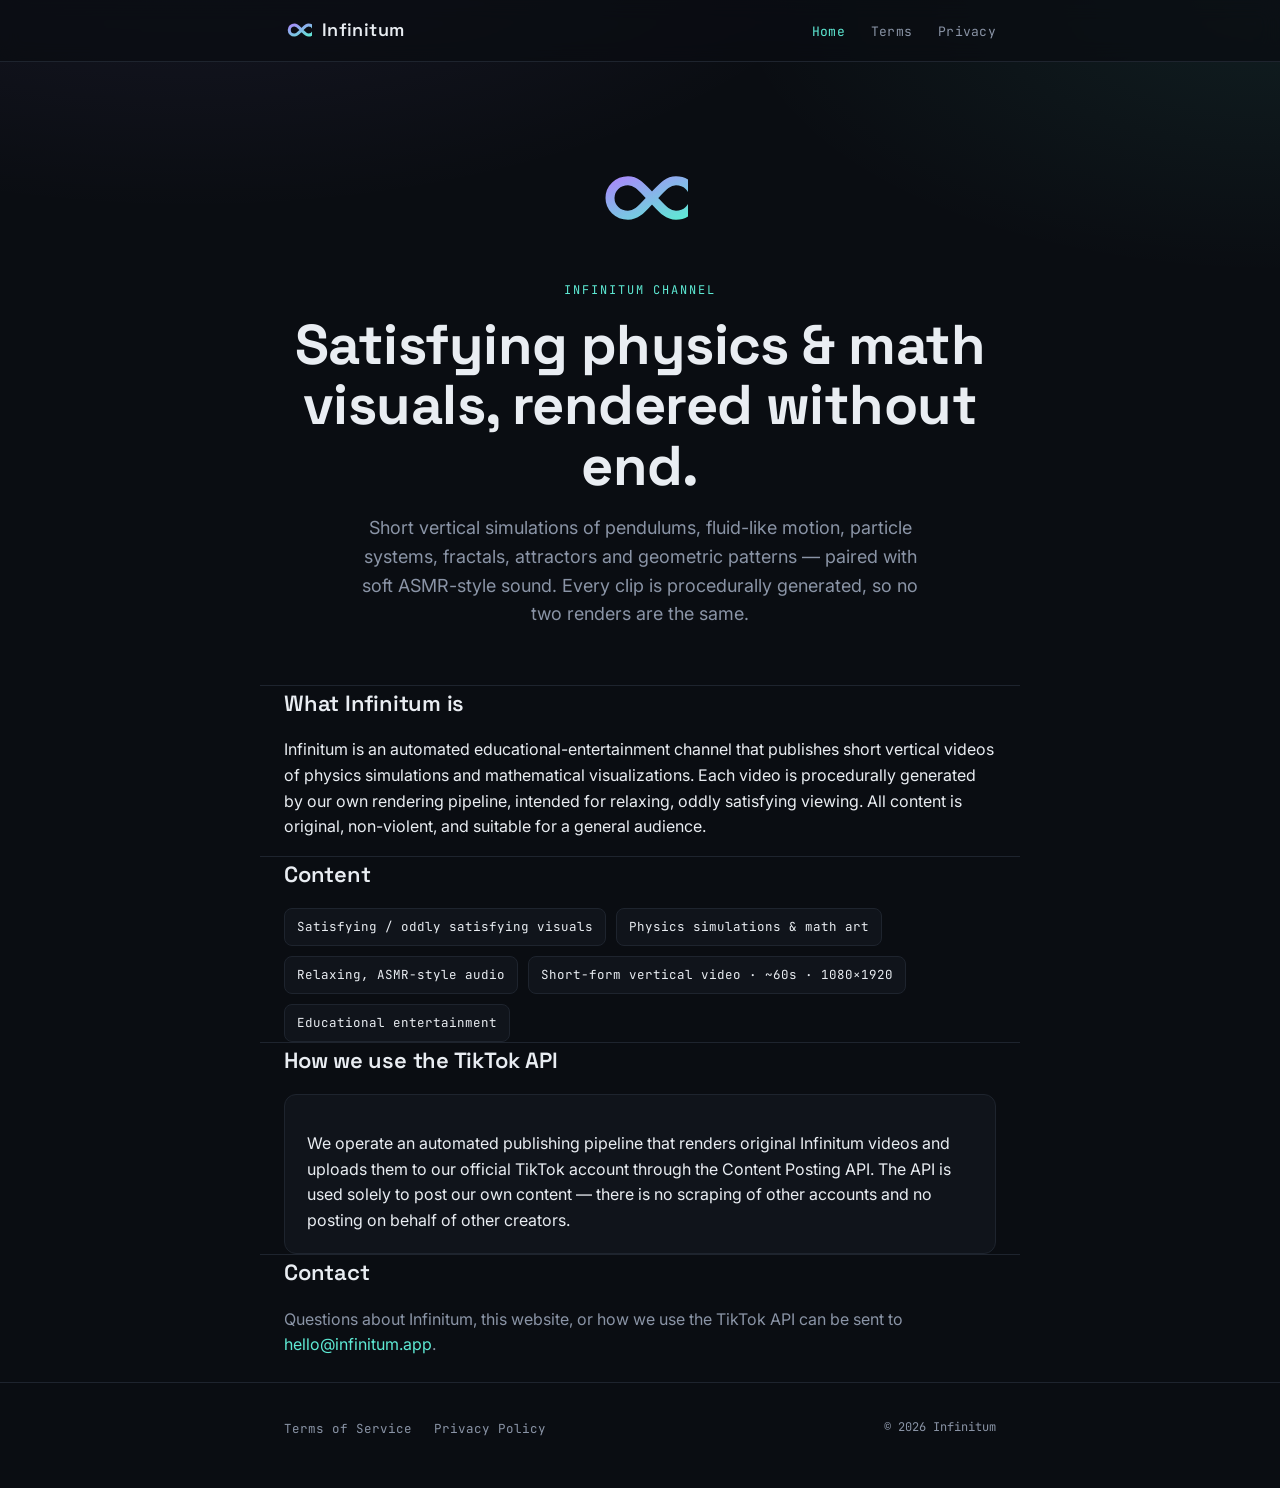
==== index.html @ a8cf8c0a "Add files via upload" ====
<!DOCTYPE html>
<html lang="en">
<head>
<meta charset="UTF-8">
<meta name="viewport" content="width=device-width, initial-scale=1.0">
<title>Infinitum</title>
<meta name="description" content="Infinitum — satisfying physics & math visuals with ASMR-style sound. Every render is unique.">
<link rel="icon" type="image/svg+xml" href="favicon.svg">
<link rel="stylesheet" href="style.css">
</head>
<body>

<header class="site">
  <div class="bar">
    <a class="brand" href="index.html">
      <svg class="mark" viewBox="0 0 64 64" aria-hidden="true">
        <defs><linearGradient id="infGrad" x1="0%" y1="0%" x2="100%" y2="100%">
          <stop offset="0%" stop-color="#A78BFA"/><stop offset="100%" stop-color="#5EEAD4"/>
        </linearGradient></defs>
        <path class="loop" d="M12 32c0-6.5 5.3-11.5 12-11.5s10.4 6 16 11.5c5.6 5.5 9.3 11.5 16 11.5s12-5 12-11.5-5.3-11.5-12-11.5-10.4 6-16 11.5C34.4 37.5 30.7 43.5 24 43.5S12 38.5 12 32z"/>
      </svg>
      Infinitum
    </a>
    <nav class="site">
      <a href="index.html" class="current">Home</a>
      <a href="terms.html">Terms</a>
      <a href="privacy.html">Privacy</a>
    </nav>
  </div>
</header>

<main>
  <section class="hero wrap">
    <svg class="mark-big" viewBox="0 0 64 64" aria-hidden="true">
      <defs><linearGradient id="infGradHero" x1="0%" y1="0%" x2="100%" y2="100%">
        <stop offset="0%" stop-color="#A78BFA"/><stop offset="100%" stop-color="#5EEAD4"/>
      </linearGradient></defs>
      <path fill="none" stroke="url(#infGradHero)" stroke-width="6" stroke-linecap="round"
        d="M12 32c0-6.5 5.3-11.5 12-11.5s10.4 6 16 11.5c5.6 5.5 9.3 11.5 16 11.5s12-5 12-11.5-5.3-11.5-12-11.5-10.4 6-16 11.5C34.4 37.5 30.7 43.5 24 43.5S12 38.5 12 32z"/>
    </svg>
    <p class="eyebrow">Infinitum Channel</p>
    <h1>Satisfying physics &amp; math visuals, rendered without end.</h1>
    <p class="lede">Short vertical simulations of pendulums, fluid-like motion, particle systems, fractals, attractors and geometric patterns — paired with soft ASMR-style sound. Every clip is procedurally generated, so no two renders are the same.</p>
  </section>

  <section class="wrap">
    <h2>What Infinitum is</h2>
    <p>Infinitum is an automated educational-entertainment channel that publishes short vertical videos of physics simulations and mathematical visualizations. Each video is procedurally generated by our own rendering pipeline, intended for relaxing, oddly satisfying viewing. All content is original, non-violent, and suitable for a general audience.</p>
  </section>

  <section class="wrap">
    <h2>Content</h2>
    <div class="grid-tags">
      <span class="tag">Satisfying / oddly satisfying visuals</span>
      <span class="tag">Physics simulations &amp; math art</span>
      <span class="tag">Relaxing, ASMR-style audio</span>
      <span class="tag">Short-form vertical video · ~60s · 1080×1920</span>
      <span class="tag">Educational entertainment</span>
    </div>
  </section>

  <section class="wrap">
    <h2>How we use the TikTok API</h2>
    <div class="callout">
      <p>We operate an automated publishing pipeline that renders original Infinitum videos and uploads them to our official TikTok account through the Content Posting API. The API is used solely to post our own content — there is no scraping of other accounts and no posting on behalf of other creators.</p>
    </div>
  </section>

  <section class="wrap">
    <h2>Contact</h2>
    <p class="muted">Questions about Infinitum, this website, or how we use the TikTok API can be sent to <a href="mailto:hello@infinitum.app">hello@infinitum.app</a>.</p>
  </section>
</main>

<footer class="site">
  <div class="bar">
    <div class="links">
      <a href="terms.html">Terms of Service</a>
      <a href="privacy.html">Privacy Policy</a>
    </div>
    <div class="copy">© 2026 Infinitum</div>
  </div>
</footer>

</body>
</html>
---- style.css ----
@import url('https://fonts.googleapis.com/css2?family=Space+Grotesk:wght@400;500;600;700&family=Inter:wght@400;500;600&family=JetBrains+Mono:wght@400;500&display=swap');

:root{
  --bg:#0A0D12;
  --panel:#10141B;
  --panel-2:#141A23;
  --line:#1E242E;
  --text:#E9EDF2;
  --muted:#8A94A6;
  --violet:#A78BFA;
  --cyan:#5EEAD4;
  --grad: linear-gradient(120deg, var(--violet), var(--cyan));
  --maxw: 760px;
}

*{box-sizing:border-box;}
html{scroll-behavior:smooth;}

body{
  margin:0;
  background:
    radial-gradient(1200px 600px at 15% -10%, rgba(167,139,250,0.10), transparent 60%),
    radial-gradient(1000px 500px at 100% 0%, rgba(94,234,212,0.08), transparent 55%),
    var(--bg);
  color:var(--text);
  font-family:'Inter', system-ui, sans-serif;
  line-height:1.6;
  -webkit-font-smoothing:antialiased;
}

@media (prefers-reduced-motion: reduce){
  *{animation-duration:0.001ms !important; animation-iteration-count:1 !important; transition-duration:0.001ms !important;}
}

a{color:var(--cyan); text-decoration:none;}
a:hover{text-decoration:underline;}
a:focus-visible, button:focus-visible{outline:2px solid var(--cyan); outline-offset:3px;}

.wrap{max-width:var(--maxw); margin:0 auto; padding:0 24px;}

/* Header */
header.site{
  border-bottom:1px solid var(--line);
  position:sticky; top:0; z-index:10;
  backdrop-filter:blur(10px);
  background:rgba(10,13,18,0.75);
}
header.site .bar{
  display:flex; align-items:center; justify-content:space-between;
  padding:16px 24px; max-width:var(--maxw); margin:0 auto;
}
.brand{display:flex; align-items:center; gap:10px; font-family:'Space Grotesk', sans-serif; font-weight:600; font-size:18px; letter-spacing:0.02em; color:var(--text);}
.brand:hover{text-decoration:none;}
.mark{width:28px; height:28px; display:block;}
nav.site a{
  color:var(--muted); font-family:'JetBrains Mono', monospace; font-size:13px;
  margin-left:22px; letter-spacing:0.02em;
}
nav.site a:hover{color:var(--text); text-decoration:none;}
nav.site a.current{color:var(--cyan);}

/* Hero */
.hero{padding:88px 0 56px; text-align:center;}
.hero .mark-big{width:96px; height:96px; margin:0 auto 28px;}
.eyebrow{
  font-family:'JetBrains Mono', monospace; font-size:12px; letter-spacing:0.16em;
  text-transform:uppercase; color:var(--cyan); margin:0 0 14px;
}
h1{
  font-family:'Space Grotesk', sans-serif; font-weight:700;
  font-size:clamp(36px, 6vw, 56px); line-height:1.08; margin:0 0 18px; letter-spacing:-0.01em;
}
.lede{color:var(--muted); font-size:18px; max-width:560px; margin:0 auto;}

/* Sections */
section{padding:48px 0;}
section + section{border-top:1px solid var(--line);}
h2{
  font-family:'Space Grotesk', sans-serif; font-size:22px; font-weight:600;
  margin:0 0 16px; letter-spacing:-0.01em;
}
h3{font-family:'Space Grotesk', sans-serif; font-size:17px; font-weight:600; margin:28px 0 10px;}
p{color:var(--text);}
p.muted{color:var(--muted);}

.grid-tags{display:flex; flex-wrap:wrap; gap:10px; margin-top:8px;}
.tag{
  font-family:'JetBrains Mono', monospace; font-size:12.5px; color:var(--text);
  border:1px solid var(--line); background:var(--panel); padding:8px 12px; border-radius:8px;
}

.callout{
  background:var(--panel); border:1px solid var(--line); border-radius:12px;
  padding:20px 22px; margin-top:8px;
}
.callout p:last-child{margin-bottom:0;}

/* Legal pages */
.legal h1{font-size:clamp(28px,5vw,38px); text-align:left;}
.legal .updated{font-family:'JetBrains Mono', monospace; font-size:12.5px; color:var(--muted); margin-top:-6px;}
.legal section{padding:28px 0;}
.legal ul{padding-left:20px; color:var(--text);}
.legal li{margin:6px 0;}

/* Footer */
footer.site{
  border-top:1px solid var(--line); padding:32px 0 48px; margin-top:24px;
}
footer.site .bar{
  max-width:var(--maxw); margin:0 auto; padding:0 24px;
  display:flex; flex-wrap:wrap; gap:10px 24px; align-items:center; justify-content:space-between;
}
footer.site .links a{font-family:'JetBrains Mono', monospace; font-size:12.5px; color:var(--muted); margin-right:18px;}
footer.site .links a:hover{color:var(--text); text-decoration:none;}
footer.site .copy{font-family:'JetBrains Mono', monospace; font-size:12px; color:var(--muted);}

/* Infinity mark animation */
.loop{stroke:url(#infGrad); fill:none; stroke-width:7; stroke-linecap:round;
  stroke-dasharray:260; stroke-dashoffset:0;
  animation:draw 5s linear infinite;
}
@keyframes draw{
  0%{stroke-dashoffset:0;}
  100%{stroke-dashoffset:520;}
}
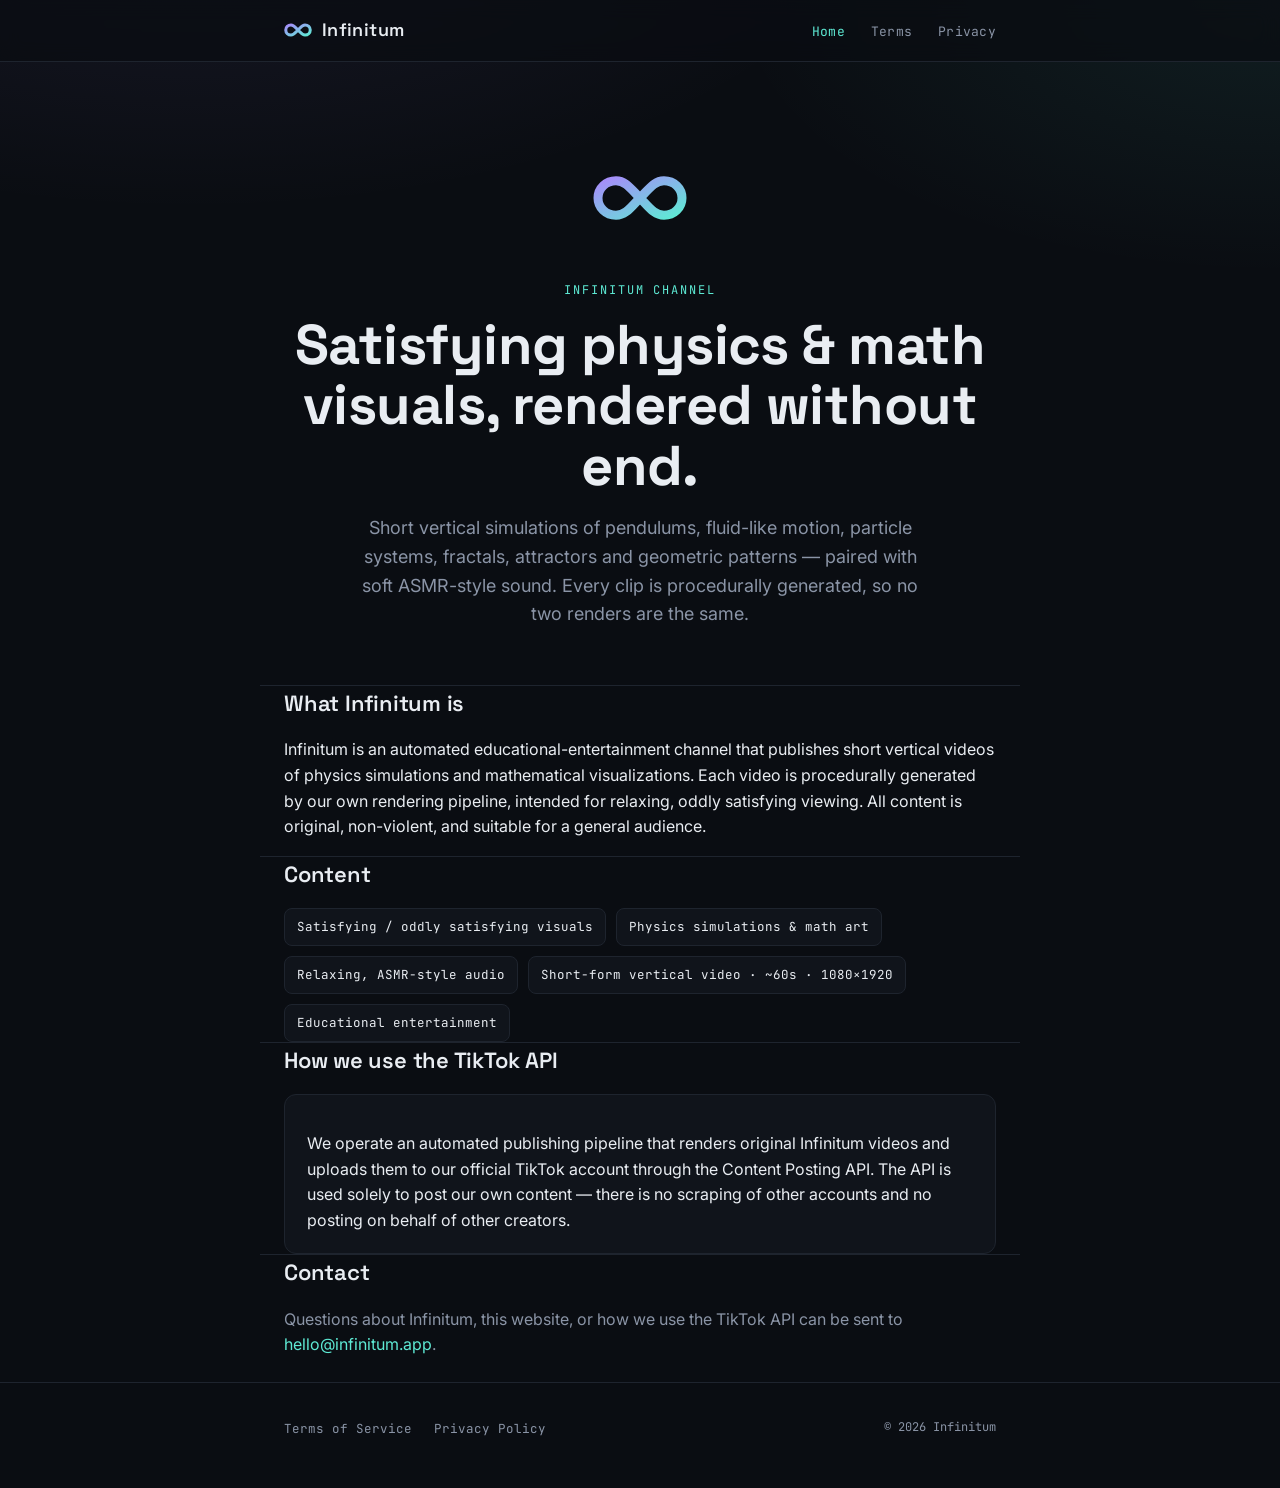
==== commit 6df9be40: "Add files via upload" ====
--- a/index.html
+++ b/index.html
@@ -17,7 +17,7 @@
         <defs><linearGradient id="infGrad" x1="0%" y1="0%" x2="100%" y2="100%">
           <stop offset="0%" stop-color="#A78BFA"/><stop offset="100%" stop-color="#5EEAD4"/>
         </linearGradient></defs>
-        <path class="loop" d="M12 32c0-6.5 5.3-11.5 12-11.5s10.4 6 16 11.5c5.6 5.5 9.3 11.5 16 11.5s12-5 12-11.5-5.3-11.5-12-11.5-10.4 6-16 11.5C34.4 37.5 30.7 43.5 24 43.5S12 38.5 12 32z"/>
+        <path class="loop" d="M4 32c0-6.5 5.3-11.5 12-11.5s10.4 6 16 11.5c5.6 5.5 9.3 11.5 16 11.5s12-5 12-11.5-5.3-11.5-12-11.5-10.4 6-16 11.5C26.4 37.5 22.7 43.5 16 43.5S4 38.5 4 32z"/>
       </svg>
       Infinitum
     </a>
@@ -36,7 +36,7 @@
         <stop offset="0%" stop-color="#A78BFA"/><stop offset="100%" stop-color="#5EEAD4"/>
       </linearGradient></defs>
       <path fill="none" stroke="url(#infGradHero)" stroke-width="6" stroke-linecap="round"
-        d="M12 32c0-6.5 5.3-11.5 12-11.5s10.4 6 16 11.5c5.6 5.5 9.3 11.5 16 11.5s12-5 12-11.5-5.3-11.5-12-11.5-10.4 6-16 11.5C34.4 37.5 30.7 43.5 24 43.5S12 38.5 12 32z"/>
+        d="M4 32c0-6.5 5.3-11.5 12-11.5s10.4 6 16 11.5c5.6 5.5 9.3 11.5 16 11.5s12-5 12-11.5-5.3-11.5-12-11.5-10.4 6-16 11.5C26.4 37.5 22.7 43.5 16 43.5S4 38.5 4 32z"/>
     </svg>
     <p class="eyebrow">Infinitum Channel</p>
     <h1>Satisfying physics &amp; math visuals, rendered without end.</h1>
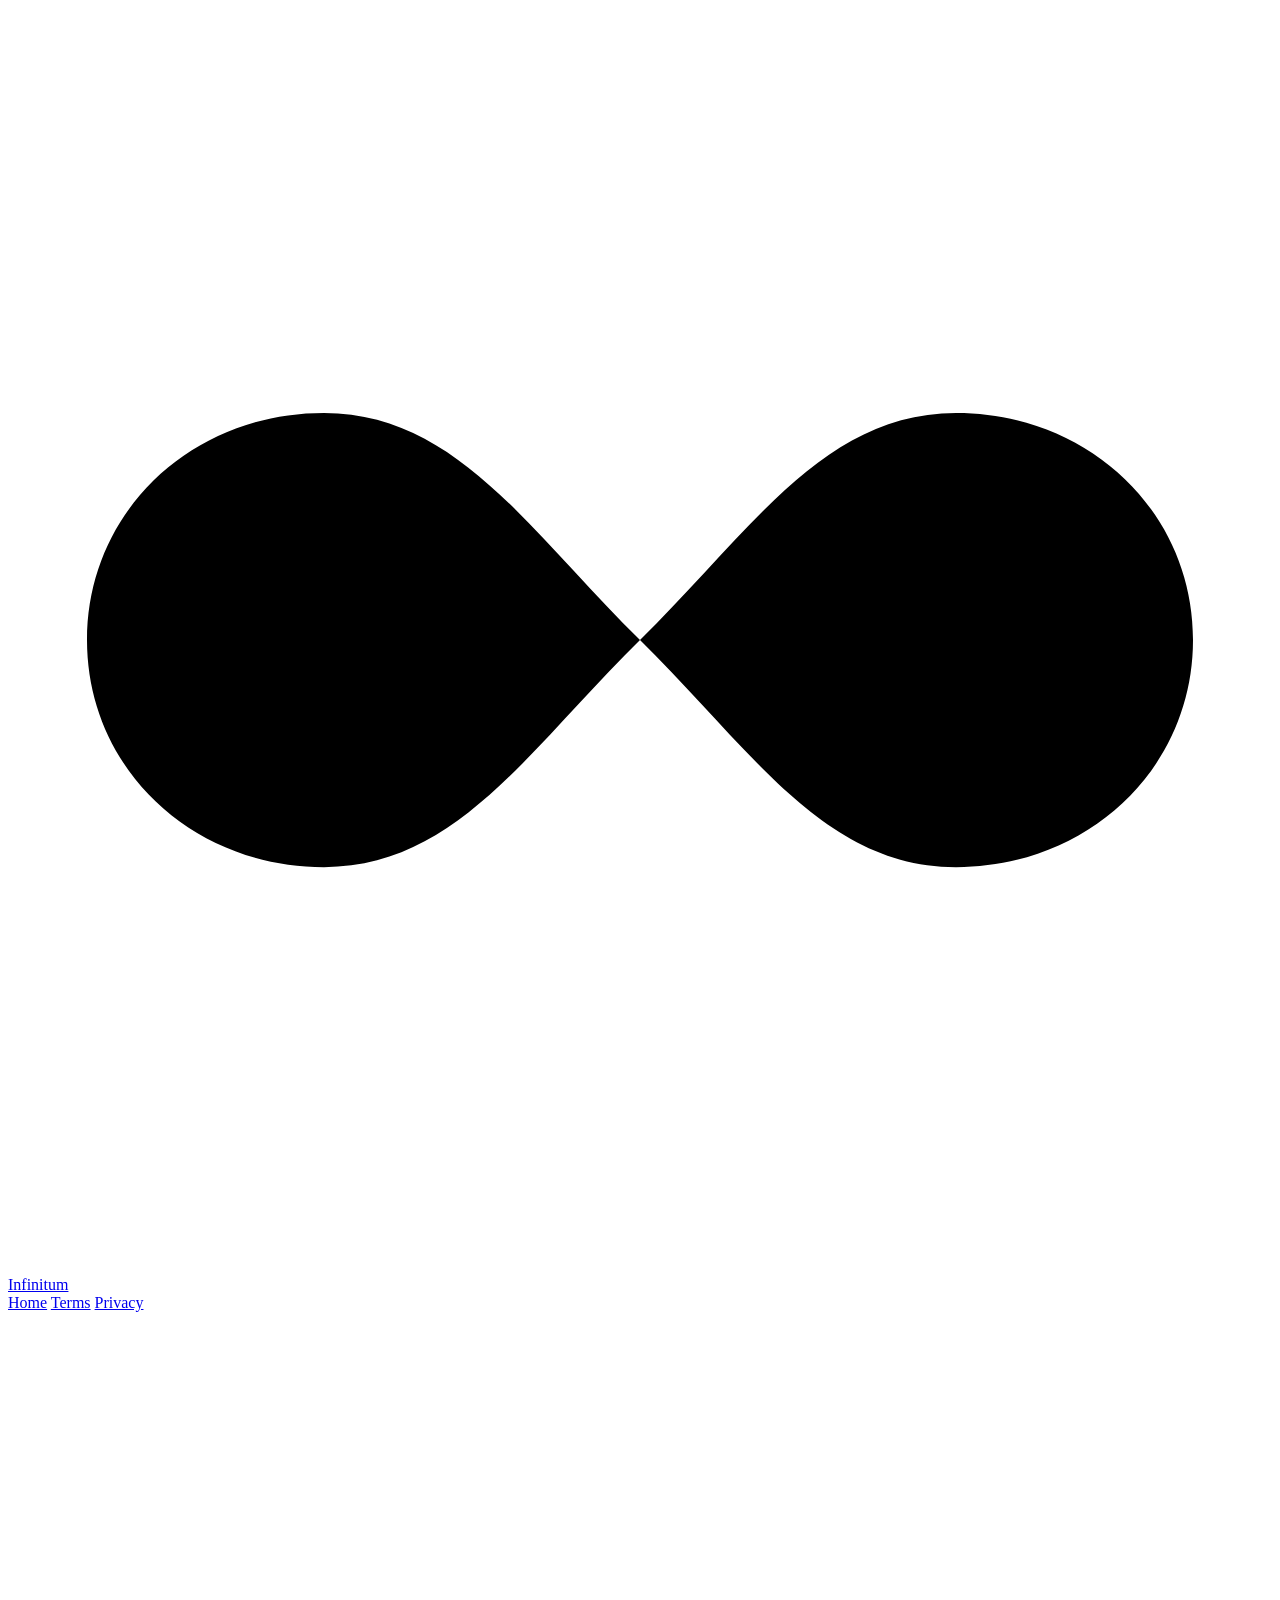
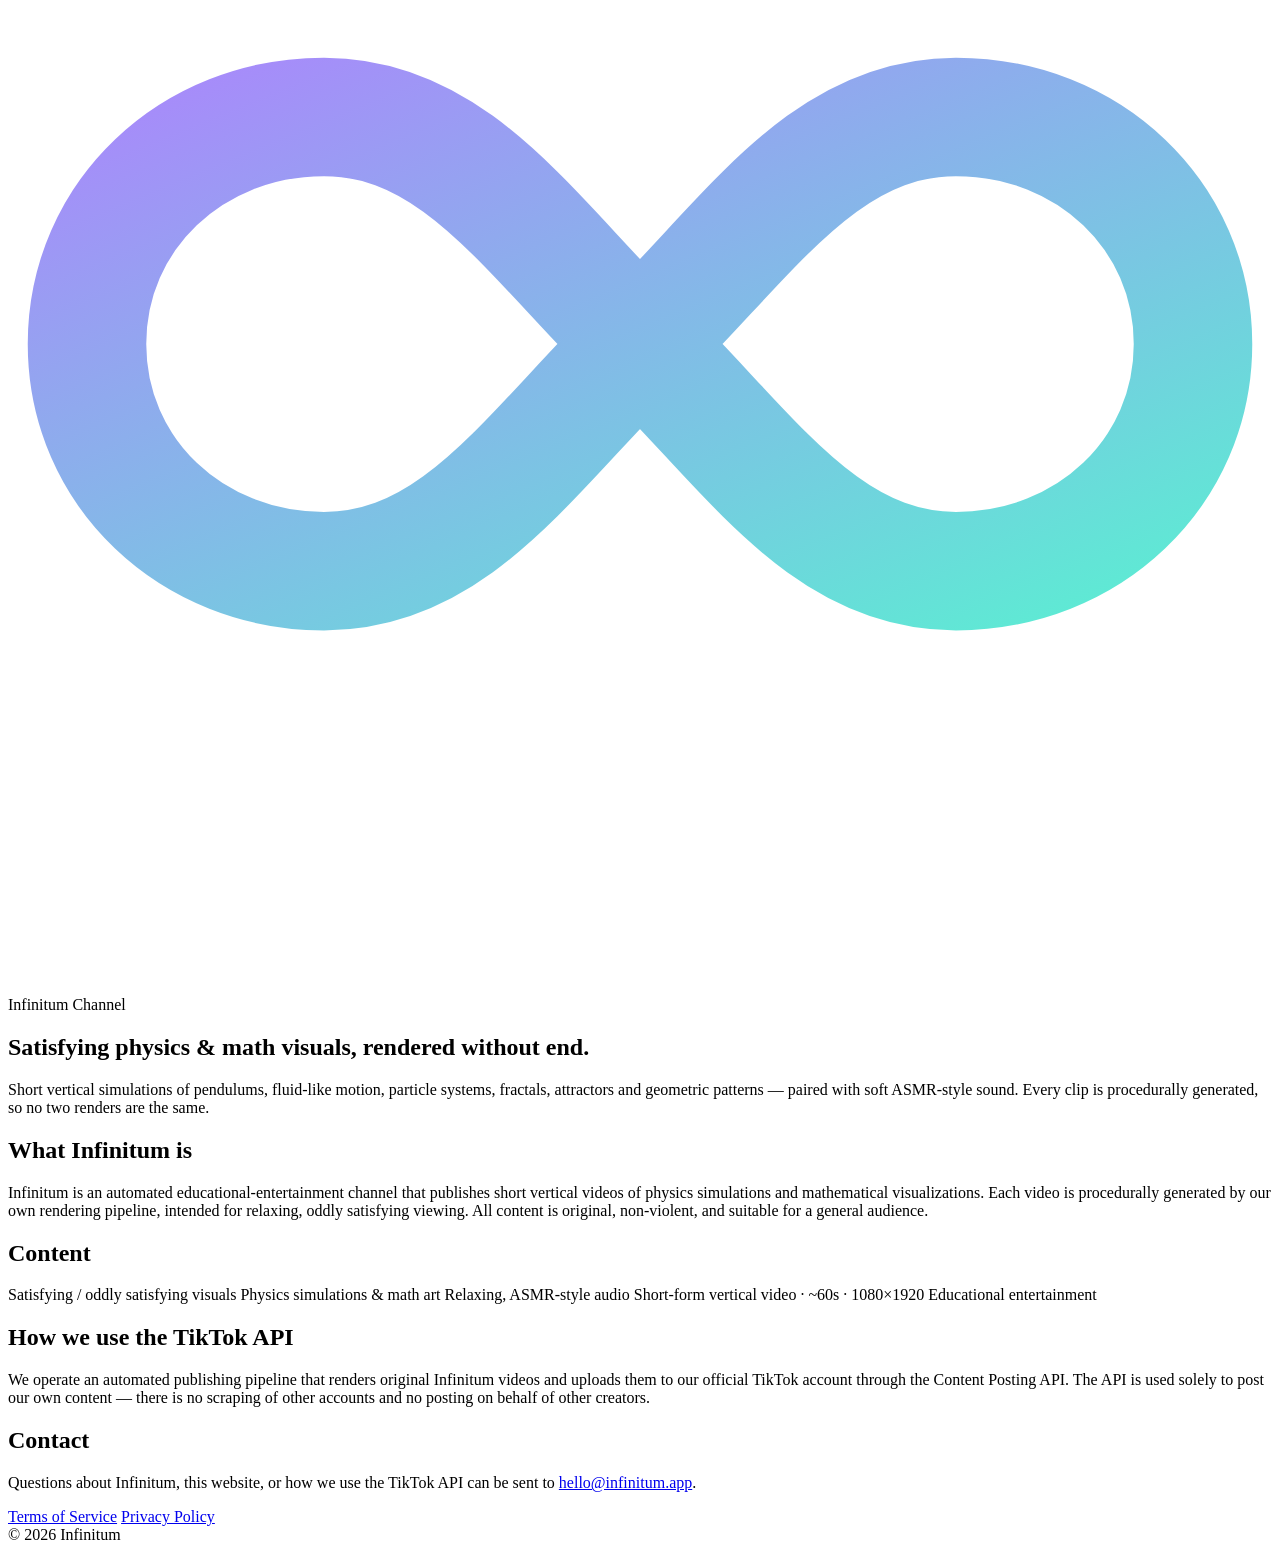
==== commit ce6e6d7c: "Add files via upload" ====
--- a/index.html
+++ b/index.html
@@ -23,8 +23,8 @@
     </a>
     <nav class="site">
       <a href="index.html" class="current">Home</a>
-      <a href="terms.html">Terms</a>
-      <a href="privacy.html">Privacy</a>
+      <a href="terms/">Terms</a>
+      <a href="privacy/">Privacy</a>
     </nav>
   </div>
 </header>
@@ -75,8 +75,8 @@
 <footer class="site">
   <div class="bar">
     <div class="links">
-      <a href="terms.html">Terms of Service</a>
-      <a href="privacy.html">Privacy Policy</a>
+      <a href="terms/">Terms of Service</a>
+      <a href="privacy/">Privacy Policy</a>
     </div>
     <div class="copy">© 2026 Infinitum</div>
   </div>
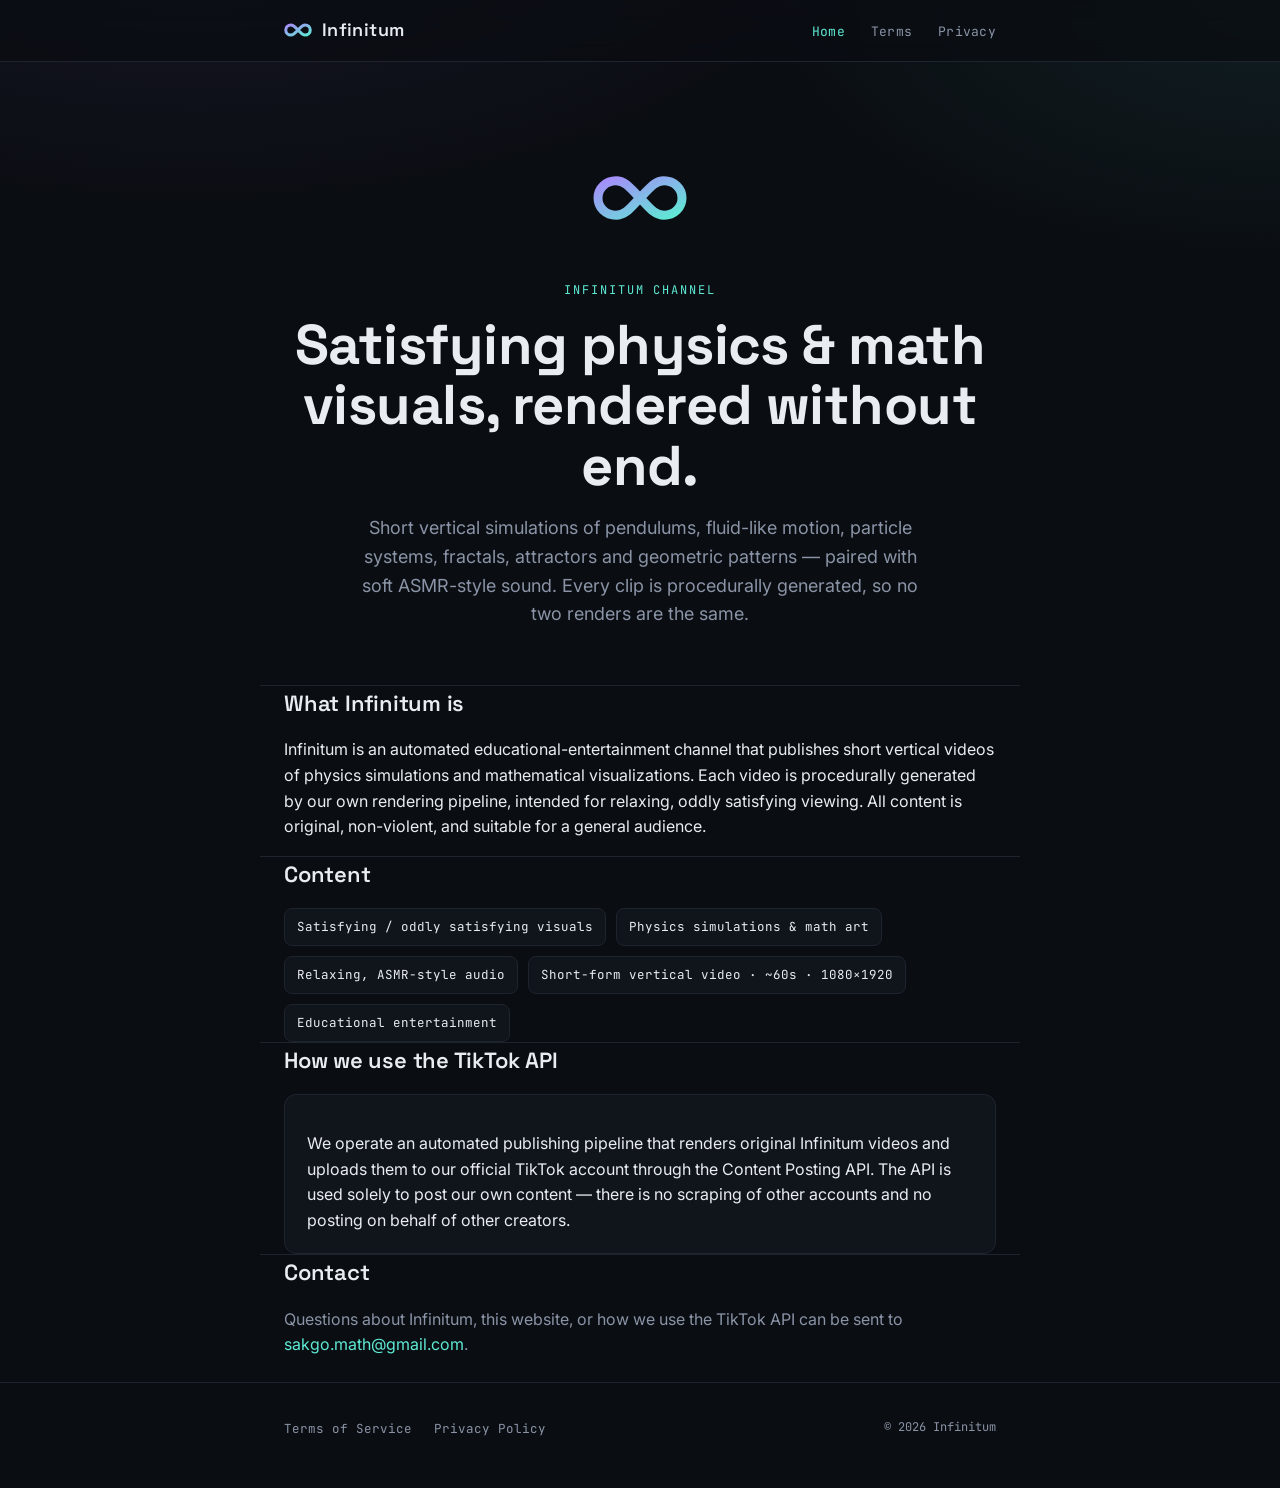
==== commit 7df34005: "Add files via upload" ====
--- a/index.html
+++ b/index.html
@@ -68,7 +68,7 @@
 
   <section class="wrap">
     <h2>Contact</h2>
-    <p class="muted">Questions about Infinitum, this website, or how we use the TikTok API can be sent to <a href="mailto:hello@infinitum.app">hello@infinitum.app</a>.</p>
+    <p class="muted">Questions about Infinitum, this website, or how we use the TikTok API can be sent to <a href="mailto:sakgo.math@gmail.com">sakgo.math@gmail.com</a>.</p>
   </section>
 </main>
 
--- a/style.css
+++ b/style.css
@@ -0,0 +1,125 @@
+@import url('https://fonts.googleapis.com/css2?family=Space+Grotesk:wght@400;500;600;700&family=Inter:wght@400;500;600&family=JetBrains+Mono:wght@400;500&display=swap');
+
+:root{
+  --bg:#0A0D12;
+  --panel:#10141B;
+  --panel-2:#141A23;
+  --line:#1E242E;
+  --text:#E9EDF2;
+  --muted:#8A94A6;
+  --violet:#A78BFA;
+  --cyan:#5EEAD4;
+  --grad: linear-gradient(120deg, var(--violet), var(--cyan));
+  --maxw: 760px;
+}
+
+*{box-sizing:border-box;}
+html{scroll-behavior:smooth;}
+
+body{
+  margin:0;
+  background:
+    radial-gradient(1200px 600px at 15% -10%, rgba(167,139,250,0.10), transparent 60%),
+    radial-gradient(1000px 500px at 100% 0%, rgba(94,234,212,0.08), transparent 55%),
+    var(--bg);
+  color:var(--text);
+  font-family:'Inter', system-ui, sans-serif;
+  line-height:1.6;
+  -webkit-font-smoothing:antialiased;
+}
+
+@media (prefers-reduced-motion: reduce){
+  *{animation-duration:0.001ms !important; animation-iteration-count:1 !important; transition-duration:0.001ms !important;}
+}
+
+a{color:var(--cyan); text-decoration:none;}
+a:hover{text-decoration:underline;}
+a:focus-visible, button:focus-visible{outline:2px solid var(--cyan); outline-offset:3px;}
+
+.wrap{max-width:var(--maxw); margin:0 auto; padding:0 24px;}
+
+/* Header */
+header.site{
+  border-bottom:1px solid var(--line);
+  position:sticky; top:0; z-index:10;
+  backdrop-filter:blur(10px);
+  background:rgba(10,13,18,0.75);
+}
+header.site .bar{
+  display:flex; align-items:center; justify-content:space-between;
+  padding:16px 24px; max-width:var(--maxw); margin:0 auto;
+}
+.brand{display:flex; align-items:center; gap:10px; font-family:'Space Grotesk', sans-serif; font-weight:600; font-size:18px; letter-spacing:0.02em; color:var(--text);}
+.brand:hover{text-decoration:none;}
+.mark{width:28px; height:28px; display:block;}
+nav.site a{
+  color:var(--muted); font-family:'JetBrains Mono', monospace; font-size:13px;
+  margin-left:22px; letter-spacing:0.02em;
+}
+nav.site a:hover{color:var(--text); text-decoration:none;}
+nav.site a.current{color:var(--cyan);}
+
+/* Hero */
+.hero{padding:88px 0 56px; text-align:center;}
+.hero .mark-big{width:96px; height:96px; margin:0 auto 28px;}
+.eyebrow{
+  font-family:'JetBrains Mono', monospace; font-size:12px; letter-spacing:0.16em;
+  text-transform:uppercase; color:var(--cyan); margin:0 0 14px;
+}
+h1{
+  font-family:'Space Grotesk', sans-serif; font-weight:700;
+  font-size:clamp(36px, 6vw, 56px); line-height:1.08; margin:0 0 18px; letter-spacing:-0.01em;
+}
+.lede{color:var(--muted); font-size:18px; max-width:560px; margin:0 auto;}
+
+/* Sections */
+section{padding:48px 0;}
+section + section{border-top:1px solid var(--line);}
+h2{
+  font-family:'Space Grotesk', sans-serif; font-size:22px; font-weight:600;
+  margin:0 0 16px; letter-spacing:-0.01em;
+}
+h3{font-family:'Space Grotesk', sans-serif; font-size:17px; font-weight:600; margin:28px 0 10px;}
+p{color:var(--text);}
+p.muted{color:var(--muted);}
+
+.grid-tags{display:flex; flex-wrap:wrap; gap:10px; margin-top:8px;}
+.tag{
+  font-family:'JetBrains Mono', monospace; font-size:12.5px; color:var(--text);
+  border:1px solid var(--line); background:var(--panel); padding:8px 12px; border-radius:8px;
+}
+
+.callout{
+  background:var(--panel); border:1px solid var(--line); border-radius:12px;
+  padding:20px 22px; margin-top:8px;
+}
+.callout p:last-child{margin-bottom:0;}
+
+/* Legal pages */
+.legal h1{font-size:clamp(28px,5vw,38px); text-align:left;}
+.legal .updated{font-family:'JetBrains Mono', monospace; font-size:12.5px; color:var(--muted); margin-top:-6px;}
+.legal section{padding:28px 0;}
+.legal ul{padding-left:20px; color:var(--text);}
+.legal li{margin:6px 0;}
+
+/* Footer */
+footer.site{
+  border-top:1px solid var(--line); padding:32px 0 48px; margin-top:24px;
+}
+footer.site .bar{
+  max-width:var(--maxw); margin:0 auto; padding:0 24px;
+  display:flex; flex-wrap:wrap; gap:10px 24px; align-items:center; justify-content:space-between;
+}
+footer.site .links a{font-family:'JetBrains Mono', monospace; font-size:12.5px; color:var(--muted); margin-right:18px;}
+footer.site .links a:hover{color:var(--text); text-decoration:none;}
+footer.site .copy{font-family:'JetBrains Mono', monospace; font-size:12px; color:var(--muted);}
+
+/* Infinity mark animation */
+.loop{stroke:url(#infGrad); fill:none; stroke-width:7; stroke-linecap:round;
+  stroke-dasharray:260; stroke-dashoffset:0;
+  animation:draw 5s linear infinite;
+}
+@keyframes draw{
+  0%{stroke-dashoffset:0;}
+  100%{stroke-dashoffset:520;}
+}
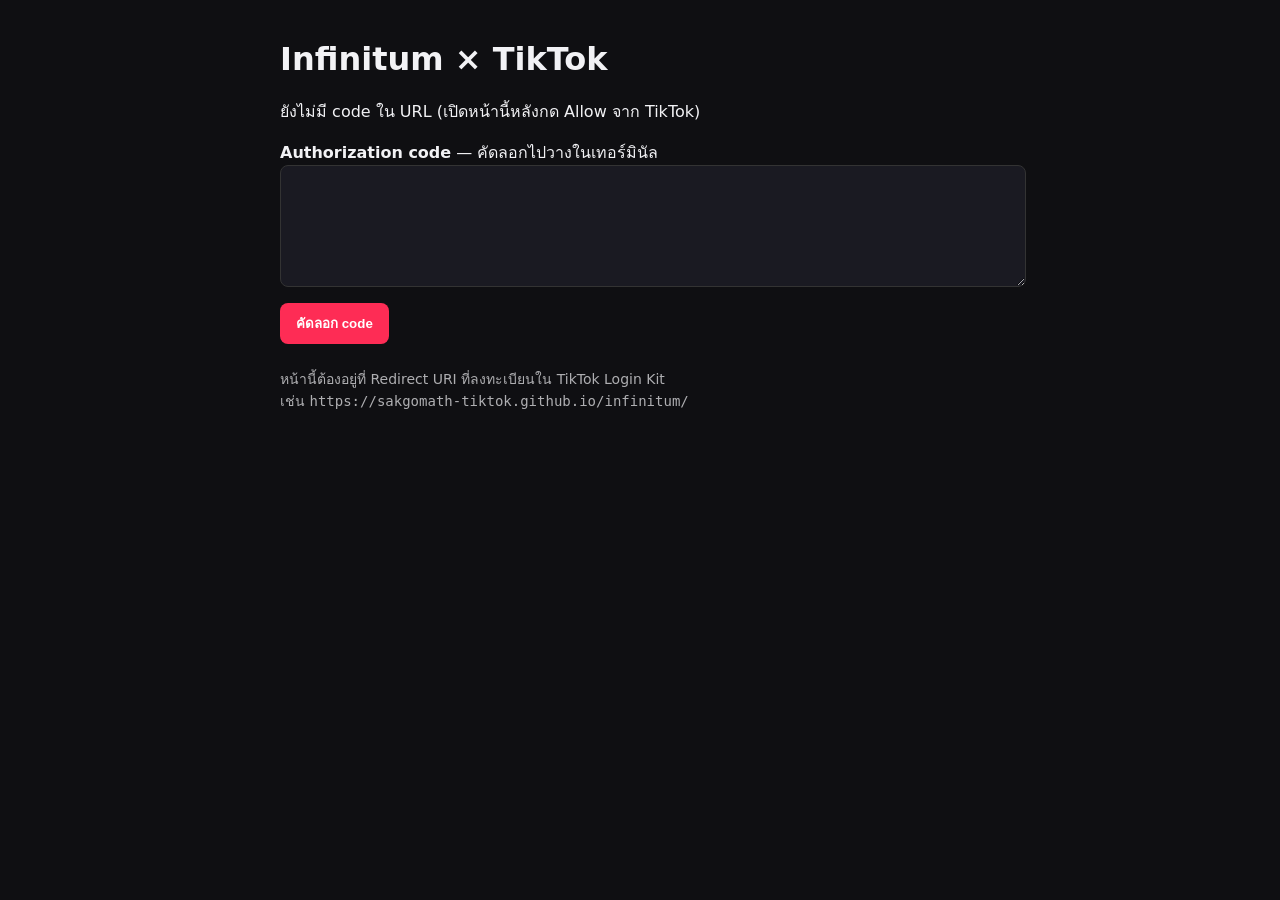
==== commit 2f09b8a1: "Add files via upload" ====
--- a/index.html
+++ b/index.html
@@ -1,86 +1,78 @@
-<!DOCTYPE html>
-<html lang="en">
-<head>
-<meta charset="UTF-8">
-<meta name="viewport" content="width=device-width, initial-scale=1.0">
-<title>Infinitum</title>
-<meta name="description" content="Infinitum — satisfying physics & math visuals with ASMR-style sound. Every render is unique.">
-<link rel="icon" type="image/svg+xml" href="favicon.svg">
-<link rel="stylesheet" href="style.css">
-</head>
-<body>
-
-<header class="site">
-  <div class="bar">
-    <a class="brand" href="index.html">
-      <svg class="mark" viewBox="0 0 64 64" aria-hidden="true">
-        <defs><linearGradient id="infGrad" x1="0%" y1="0%" x2="100%" y2="100%">
-          <stop offset="0%" stop-color="#A78BFA"/><stop offset="100%" stop-color="#5EEAD4"/>
-        </linearGradient></defs>
-        <path class="loop" d="M4 32c0-6.5 5.3-11.5 12-11.5s10.4 6 16 11.5c5.6 5.5 9.3 11.5 16 11.5s12-5 12-11.5-5.3-11.5-12-11.5-10.4 6-16 11.5C26.4 37.5 22.7 43.5 16 43.5S4 38.5 4 32z"/>
-      </svg>
-      Infinitum
-    </a>
-    <nav class="site">
-      <a href="index.html" class="current">Home</a>
-      <a href="terms/">Terms</a>
-      <a href="privacy/">Privacy</a>
-    </nav>
-  </div>
-</header>
-
-<main>
-  <section class="hero wrap">
-    <svg class="mark-big" viewBox="0 0 64 64" aria-hidden="true">
-      <defs><linearGradient id="infGradHero" x1="0%" y1="0%" x2="100%" y2="100%">
-        <stop offset="0%" stop-color="#A78BFA"/><stop offset="100%" stop-color="#5EEAD4"/>
-      </linearGradient></defs>
-      <path fill="none" stroke="url(#infGradHero)" stroke-width="6" stroke-linecap="round"
-        d="M4 32c0-6.5 5.3-11.5 12-11.5s10.4 6 16 11.5c5.6 5.5 9.3 11.5 16 11.5s12-5 12-11.5-5.3-11.5-12-11.5-10.4 6-16 11.5C26.4 37.5 22.7 43.5 16 43.5S4 38.5 4 32z"/>
-    </svg>
-    <p class="eyebrow">Infinitum Channel</p>
-    <h1>Satisfying physics &amp; math visuals, rendered without end.</h1>
-    <p class="lede">Short vertical simulations of pendulums, fluid-like motion, particle systems, fractals, attractors and geometric patterns — paired with soft ASMR-style sound. Every clip is procedurally generated, so no two renders are the same.</p>
-  </section>
-
-  <section class="wrap">
-    <h2>What Infinitum is</h2>
-    <p>Infinitum is an automated educational-entertainment channel that publishes short vertical videos of physics simulations and mathematical visualizations. Each video is procedurally generated by our own rendering pipeline, intended for relaxing, oddly satisfying viewing. All content is original, non-violent, and suitable for a general audience.</p>
-  </section>
-
-  <section class="wrap">
-    <h2>Content</h2>
-    <div class="grid-tags">
-      <span class="tag">Satisfying / oddly satisfying visuals</span>
-      <span class="tag">Physics simulations &amp; math art</span>
-      <span class="tag">Relaxing, ASMR-style audio</span>
-      <span class="tag">Short-form vertical video · ~60s · 1080×1920</span>
-      <span class="tag">Educational entertainment</span>
-    </div>
-  </section>
-
-  <section class="wrap">
-    <h2>How we use the TikTok API</h2>
-    <div class="callout">
-      <p>We operate an automated publishing pipeline that renders original Infinitum videos and uploads them to our official TikTok account through the Content Posting API. The API is used solely to post our own content — there is no scraping of other accounts and no posting on behalf of other creators.</p>
-    </div>
-  </section>
-
-  <section class="wrap">
-    <h2>Contact</h2>
-    <p class="muted">Questions about Infinitum, this website, or how we use the TikTok API can be sent to <a href="mailto:sakgo.math@gmail.com">sakgo.math@gmail.com</a>.</p>
-  </section>
-</main>
-
-<footer class="site">
-  <div class="bar">
-    <div class="links">
-      <a href="terms/">Terms of Service</a>
-      <a href="privacy/">Privacy Policy</a>
-    </div>
-    <div class="copy">© 2026 Infinitum</div>
-  </div>
-</footer>
-
-</body>
-</html>
+<!DOCTYPE html>
+<html lang="th">
+<head>
+  <meta charset="utf-8" />
+  <meta name="viewport" content="width=device-width, initial-scale=1" />
+  <title>Infinitum — TikTok Auth Callback</title>
+  <style>
+    body {
+      font-family: system-ui, sans-serif;
+      max-width: 720px;
+      margin: 40px auto;
+      padding: 0 16px;
+      background: #0f0f12;
+      color: #f2f2f5;
+    }
+    code, textarea {
+      font-family: ui-monospace, Consolas, monospace;
+      word-break: break-all;
+    }
+    textarea {
+      width: 100%;
+      min-height: 96px;
+      padding: 12px;
+      border-radius: 8px;
+      border: 1px solid #333;
+      background: #1a1a22;
+      color: #fff;
+    }
+    .ok { color: #6dffb0; }
+    .err { color: #ff7b7b; }
+    button {
+      margin-top: 12px;
+      padding: 10px 16px;
+      border: 0;
+      border-radius: 8px;
+      background: #fe2c55;
+      color: #fff;
+      font-weight: 600;
+      cursor: pointer;
+    }
+  </style>
+</head>
+<body>
+  <h1>Infinitum × TikTok</h1>
+  <p id="status">กำลังอ่าน authorization code...</p>
+  <label for="codeBox"><strong>Authorization code</strong> — คัดลอกไปวางในเทอร์มินัล</label>
+  <textarea id="codeBox" readonly></textarea>
+  <button type="button" id="copyBtn">คัดลอก code</button>
+  <p style="opacity:.7;margin-top:24px;font-size:14px">
+    หน้านี้ต้องอยู่ที่ Redirect URI ที่ลงทะเบียนใน TikTok Login Kit<br />
+    เช่น <code>https://sakgomath-tiktok.github.io/infinitum/</code>
+  </p>
+  <script>
+    const params = new URLSearchParams(window.location.search);
+    const code = params.get("code");
+    const err = params.get("error");
+    const desc = params.get("error_description") || "";
+    const status = document.getElementById("status");
+    const box = document.getElementById("codeBox");
+    if (err) {
+      status.className = "err";
+      status.textContent = "Authorize ล้มเหลว: " + err + (desc ? " — " + desc : "");
+    } else if (code) {
+      status.className = "ok";
+      status.textContent = "สำเร็จ — คัดลอก code ด้านล่าง แล้ววางในเทอร์มินัลที่รัน tiktok_auth.py";
+      box.value = code;
+    } else {
+      status.textContent = "ยังไม่มี code ใน URL (เปิดหน้านี้หลังกด Allow จาก TikTok)";
+    }
+    document.getElementById("copyBtn").onclick = async () => {
+      if (!box.value) return;
+      await navigator.clipboard.writeText(box.value);
+      status.textContent = "คัดลอกแล้ว — กลับไปวางในเทอร์มินัลได้";
+      status.className = "ok";
+    };
+  </script>
+</body>
+</html>
